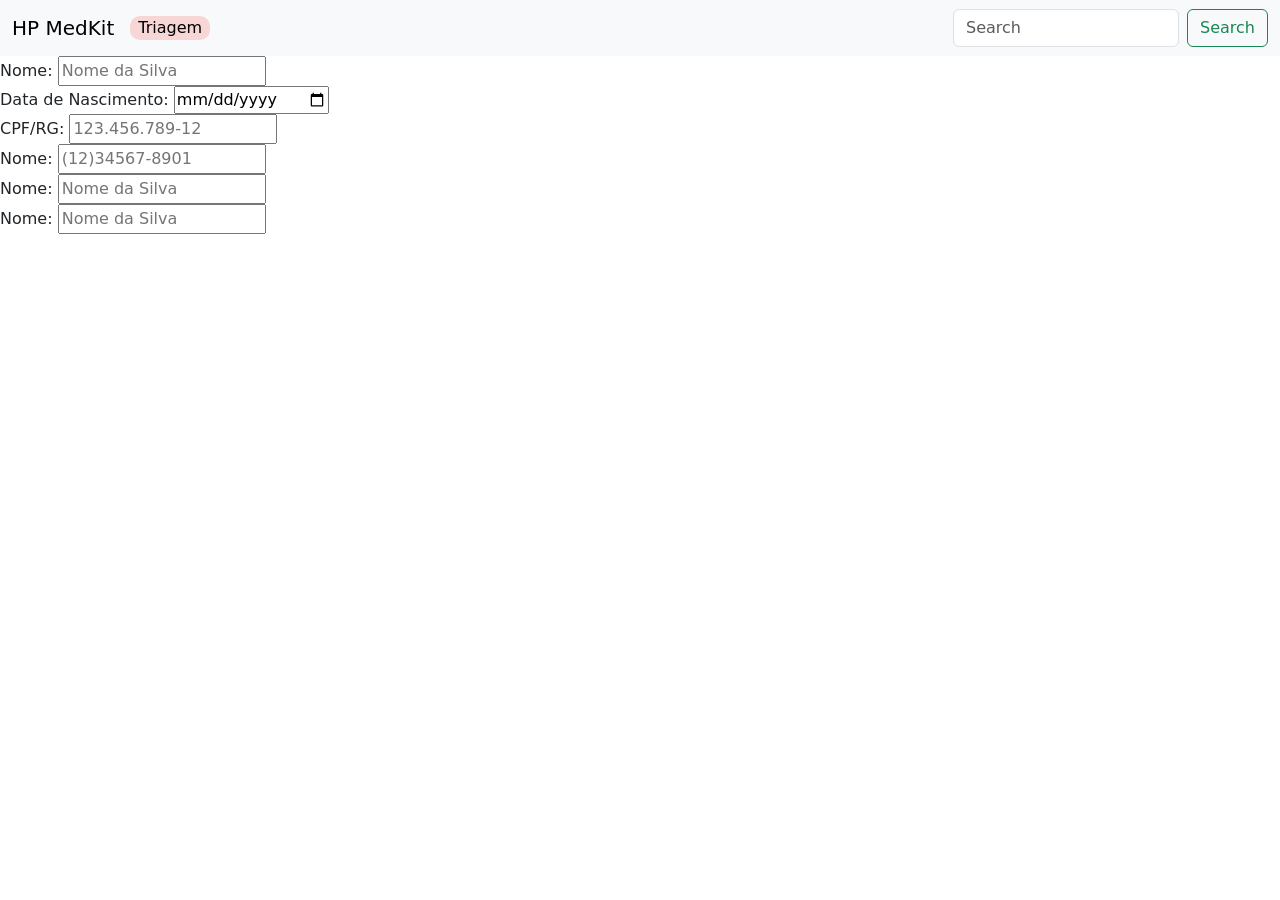
==== pags/triagem.html @ f776283a "varias coisas" ====
<!DOCTYPE html>
<html lang='pt-br'>
<head>
    <meta charset='utf-8'>
    <meta name='viewport' content='width=device-width, initial-scale=1'>
    <title>Triagem</title>
    <link href="https://cdn.jsdelivr.net/npm/bootstrap@5.3.8/dist/css/bootstrap.min.css" rel="stylesheet"
    integrity="sha384-sRIl4kxILFvY47J16cr9ZwB07vP4J8+LH7qKQnuqkuIAvNWLzeN8tE5YBujZqJLB" crossorigin="anonymous">
    <link rel='stylesheet' href='../main.css'>
</head>
<body>
    <nav class="navbar navbar-expand-lg bg-body-tertiary">
        <div class="container-fluid">
            <a class="navbar-brand" href="index.html">HP MedKit</a>
            <button class="navbar-toggler" type="button" data-bs-toggle="collapse"
                data-bs-target="#navbarSupportedContent" aria-controls="navbarSupportedContent" aria-expanded="false"
                aria-label="Toggle navigation">
                <span class="navbar-toggler-icon"></span>
            </button>
            <div class="collapse navbar-collapse" id="navbarSupportedContent">
                <ul class="navbar-nav me-auto mb-2 mb-lg-0">
                    <li class="nav-item">
                        <a class="nav-link active" aria-current="page" href="triagem.html">Triagem </a>
                    </li>
                </ul>
                <form class="d-flex" role="search">
                    <input class="form-control me-2" type="search" placeholder="Search" aria-label="Search" />
                    <button class="btn btn-outline-success" type="submit">Search</button>
                </form>
            </div>
        </div>
    </nav>
    <form action="#">
        <div class="grupoF">
            <label for="nome">Nome: </label>
            <input type="text" placeholder="Nome da Silva" id="nome" name="nome">
        </div>
        <div class="grupoF">
            <label for="Data">Data de Nascimento: </label>
            <input type="date" placeholder="01/01/2001" id="Data" name="Data">
        </div>
        <div class="grupoF">
            <label for="ident">CPF/RG: </label>
            <input type="number" placeholder="123.456.789-12" id="ident" name="ident">
        </div>
        <div class="grupoF">
            <label for="tel">Nome:</label>
            <input type="number" placeholder="(12)34567-8901" id="tel" name="tel">
        </div>
        <div class="grupoF">
            <label for="nome">Nome:</label>
            <input type="text" placeholder="Nome da Silva" id="nome" name="nome">
        </div>
        <div class="grupoF">
            <label for="nome">Nome:</label>
            <input type="text" placeholder="Nome da Silva" id="nome" name="nome">
        </div>
    </form>

    <script src="https://cdn.jsdelivr.net/npm/bootstrap@5.3.8/dist/js/bootstrap.bundle.min.js"
    integrity="sha384-FKyoEForCGlyvwx9Hj09JcYn3nv7wiPVlz7YYwJrWVcXK/BmnVDxM+D2scQbITxI"
    crossorigin="anonymous"></script>
</body>
</html>
---- main.css ----
.nav-link {
    background-color: rgb(247, 214, 213);
    border-radius: 10px;
    padding: 0.5%;
}
.infs{
    margin: 5%;
    width: 80%;
    background-color: aliceblue;
    margin-left: 10%;
    padding: 5%;
    border-radius: 50px;
}
.tit{
    text-decoration: underline;
    padding-bottom: 2%;
}
.foto{
    width: 100%;
    padding-bottom: 2%;
    border-radius: 30px;
}
.text{
    font-size: large;
}
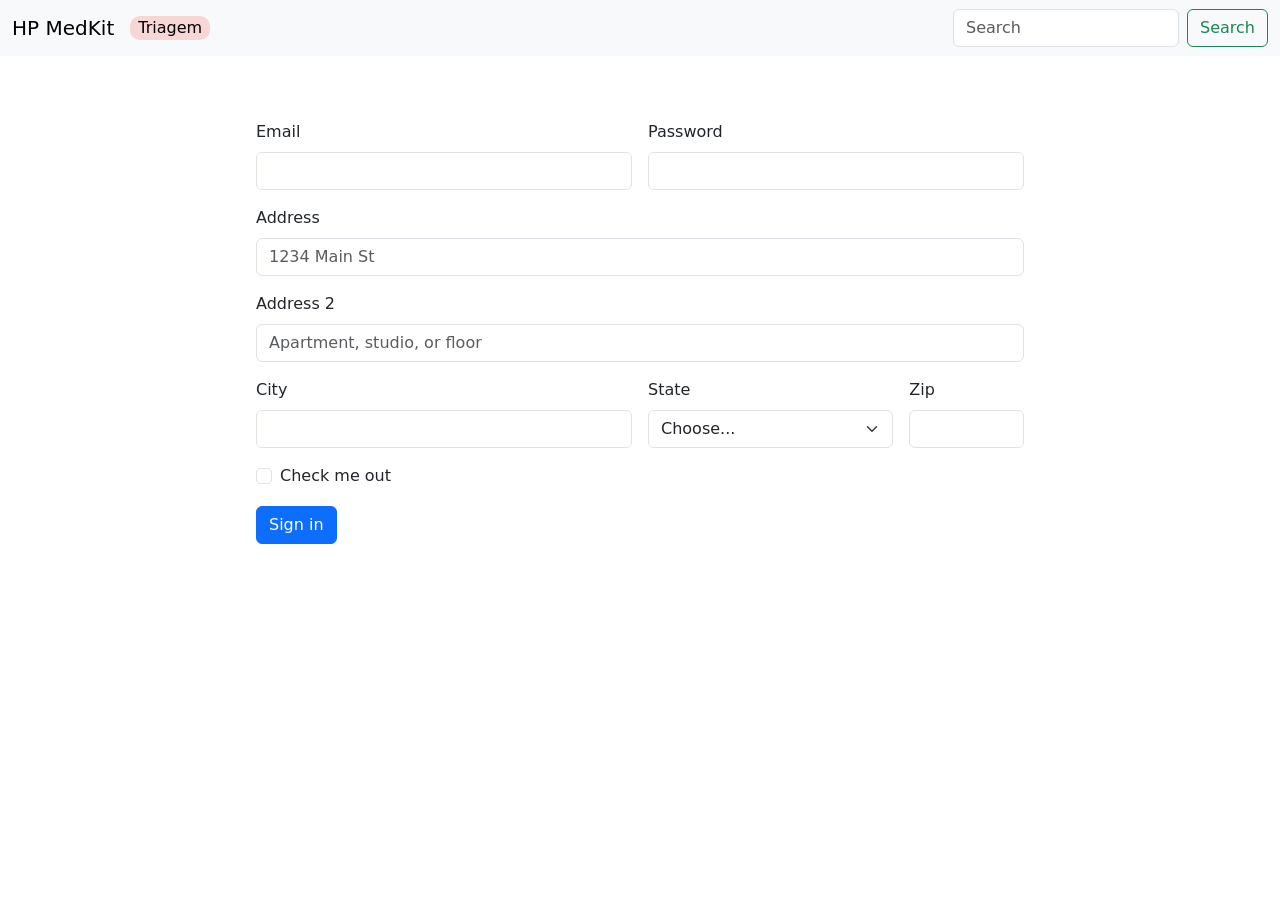
==== commit 821b86b4: "form" ====
--- a/pags/triagem.html
+++ b/pags/triagem.html
@@ -1,13 +1,15 @@
 <!DOCTYPE html>
 <html lang='pt-br'>
+
 <head>
     <meta charset='utf-8'>
     <meta name='viewport' content='width=device-width, initial-scale=1'>
     <title>Triagem</title>
     <link href="https://cdn.jsdelivr.net/npm/bootstrap@5.3.8/dist/css/bootstrap.min.css" rel="stylesheet"
-    integrity="sha384-sRIl4kxILFvY47J16cr9ZwB07vP4J8+LH7qKQnuqkuIAvNWLzeN8tE5YBujZqJLB" crossorigin="anonymous">
+        integrity="sha384-sRIl4kxILFvY47J16cr9ZwB07vP4J8+LH7qKQnuqkuIAvNWLzeN8tE5YBujZqJLB" crossorigin="anonymous">
     <link rel='stylesheet' href='../main.css'>
 </head>
+
 <body>
     <nav class="navbar navbar-expand-lg bg-body-tertiary">
         <div class="container-fluid">
@@ -30,35 +32,55 @@
             </div>
         </div>
     </nav>
-    <form action="#">
-        <div class="grupoF">
-            <label for="nome">Nome: </label>
-            <input type="text" placeholder="Nome da Silva" id="nome" name="nome">
-        </div>
-        <div class="grupoF">
-            <label for="Data">Data de Nascimento: </label>
-            <input type="date" placeholder="01/01/2001" id="Data" name="Data">
-        </div>
-        <div class="grupoF">
-            <label for="ident">CPF/RG: </label>
-            <input type="number" placeholder="123.456.789-12" id="ident" name="ident">
-        </div>
-        <div class="grupoF">
-            <label for="tel">Nome:</label>
-            <input type="number" placeholder="(12)34567-8901" id="tel" name="tel">
-        </div>
-        <div class="grupoF">
-            <label for="nome">Nome:</label>
-            <input type="text" placeholder="Nome da Silva" id="nome" name="nome">
-        </div>
-        <div class="grupoF">
-            <label for="nome">Nome:</label>
-            <input type="text" placeholder="Nome da Silva" id="nome" name="nome">
-        </div>
-    </form>
+    <div class="form">
+        <form class="row g-3">
+            <div class="col-md-6">
+                <label for="inputEmail4" class="form-label">Email</label>
+                <input type="email" class="form-control" id="inputEmail4">
+            </div>
+            <div class="col-md-6">
+                <label for="inputPassword4" class="form-label">Password</label>
+                <input type="password" class="form-control" id="inputPassword4">
+            </div>
+            <div class="col-12">
+                <label for="inputAddress" class="form-label">Address</label>
+                <input type="text" class="form-control" id="inputAddress" placeholder="1234 Main St">
+            </div>
+            <div class="col-12">
+                <label for="inputAddress2" class="form-label">Address 2</label>
+                <input type="text" class="form-control" id="inputAddress2" placeholder="Apartment, studio, or floor">
+            </div>
+            <div class="col-md-6">
+                <label for="inputCity" class="form-label">City</label>
+                <input type="text" class="form-control" id="inputCity">
+            </div>
+            <div class="col-md-4">
+                <label for="inputState" class="form-label">State</label>
+                <select id="inputState" class="form-select">
+                    <option selected>Choose...</option>
+                    <option>...</option>
+                </select>
+            </div>
+            <div class="col-md-2">
+                <label for="inputZip" class="form-label">Zip</label>
+                <input type="text" class="form-control" id="inputZip">
+            </div>
+            <div class="col-12">
+                <div class="form-check">
+                    <input class="form-check-input" type="checkbox" id="gridCheck">
+                    <label class="form-check-label" for="gridCheck">
+                        Check me out
+                    </label>
+                </div>
+            </div>
+            <div class="col-12">
+                <button type="submit" class="btn btn-primary">Sign in</button>
+            </div>
+        </form>
+    </div>
+    <script src="https://cdn.jsdelivr.net/npm/bootstrap@5.3.8/dist/js/bootstrap.bundle.min.js"
+        integrity="sha384-FKyoEForCGlyvwx9Hj09JcYn3nv7wiPVlz7YYwJrWVcXK/BmnVDxM+D2scQbITxI"
+        crossorigin="anonymous"></script>
+</body>
 
-    <script src="https://cdn.jsdelivr.net/npm/bootstrap@5.3.8/dist/js/bootstrap.bundle.min.js"
-    integrity="sha384-FKyoEForCGlyvwx9Hj09JcYn3nv7wiPVlz7YYwJrWVcXK/BmnVDxM+D2scQbITxI"
-    crossorigin="anonymous"></script>
-</body>
 </html>
--- a/main.css
+++ b/main.css
@@ -11,6 +11,12 @@
     padding: 5%;
     border-radius: 50px;
 }
+.form{
+    width: 60%;
+    margin-left: 20%;
+    margin-right: 20%;
+    margin-top: 5%;
+}
 .tit{
     text-decoration: underline;
     padding-bottom: 2%;
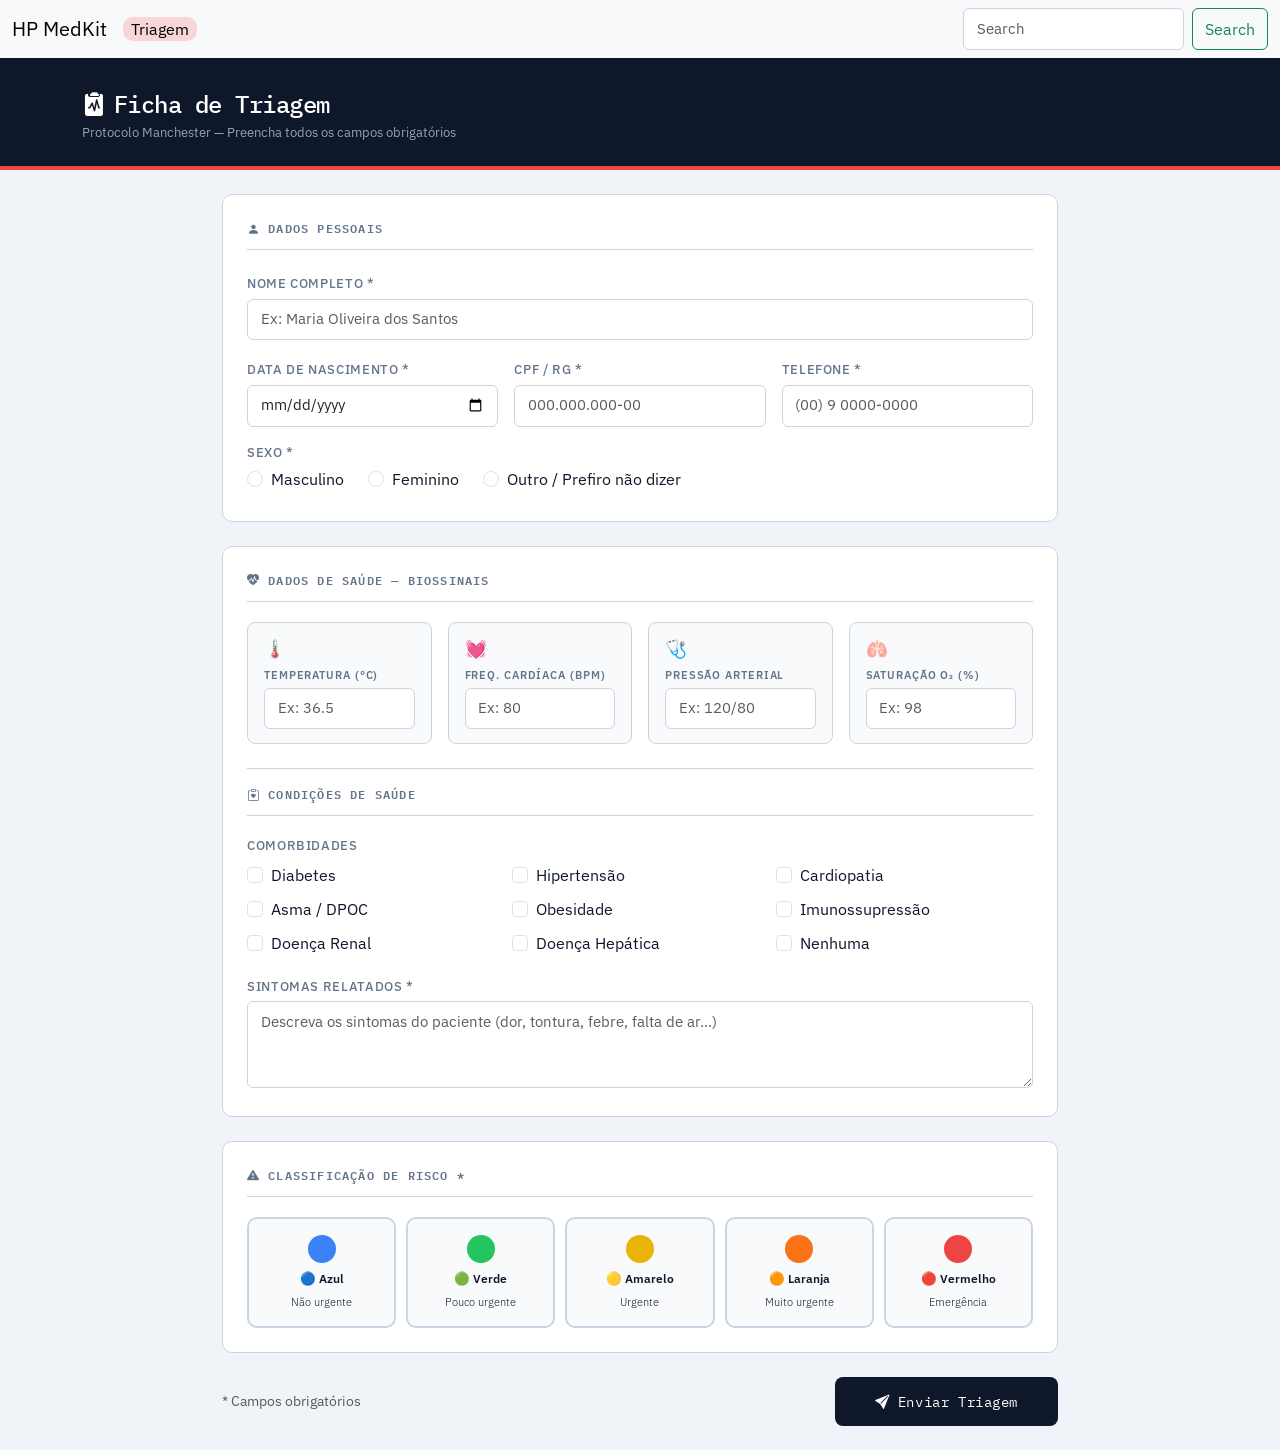
==== commit 976e2adf: "finalização geral" ====
--- a/pags/triagem.html
+++ b/pags/triagem.html
@@ -5,6 +5,15 @@
     <meta charset='utf-8'>
     <meta name='viewport' content='width=device-width, initial-scale=1'>
     <title>Triagem</title>
+    <!-- ✅ ETAPA 1: Importando Bootstrap via CDN -->
+    <link href="https://cdn.jsdelivr.net/npm/bootstrap@5.3.3/dist/css/bootstrap.min.css" rel="stylesheet" />
+    <!-- Bootstrap Icons -->
+    <link href="https://cdn.jsdelivr.net/npm/bootstrap-icons@1.11.3/font/bootstrap-icons.css" rel="stylesheet" />
+    <!-- Google Fonts -->
+    <link
+    href="https://fonts.googleapis.com/css2?family=IBM+Plex+Mono:wght@400;600&family=IBM+Plex+Sans:wght@300;400;500;600&display=swap"
+    rel="stylesheet" />
+
     <link href="https://cdn.jsdelivr.net/npm/bootstrap@5.3.8/dist/css/bootstrap.min.css" rel="stylesheet"
         integrity="sha384-sRIl4kxILFvY47J16cr9ZwB07vP4J8+LH7qKQnuqkuIAvNWLzeN8tE5YBujZqJLB" crossorigin="anonymous">
     <link rel='stylesheet' href='../main.css'>
@@ -32,52 +41,354 @@
             </div>
         </div>
     </nav>
-    <div class="form">
-        <form class="row g-3">
-            <div class="col-md-6">
-                <label for="inputEmail4" class="form-label">Email</label>
-                <input type="email" class="form-control" id="inputEmail4">
+    <body>
+
+        <!-- ✅ ETAPA 3: Cabeçalho da página -->
+        <header class="page-header">
+            <div class="container">
+                <h1><i class="bi bi-clipboard2-pulse-fill me-2"></i>Ficha de Triagem</h1>
+                <p>Protocolo Manchester — Preencha todos os campos obrigatórios</p>
             </div>
-            <div class="col-md-6">
-                <label for="inputPassword4" class="form-label">Password</label>
-                <input type="password" class="form-control" id="inputPassword4">
-            </div>
-            <div class="col-12">
-                <label for="inputAddress" class="form-label">Address</label>
-                <input type="text" class="form-control" id="inputAddress" placeholder="1234 Main St">
-            </div>
-            <div class="col-12">
-                <label for="inputAddress2" class="form-label">Address 2</label>
-                <input type="text" class="form-control" id="inputAddress2" placeholder="Apartment, studio, or floor">
-            </div>
-            <div class="col-md-6">
-                <label for="inputCity" class="form-label">City</label>
-                <input type="text" class="form-control" id="inputCity">
-            </div>
-            <div class="col-md-4">
-                <label for="inputState" class="form-label">State</label>
-                <select id="inputState" class="form-select">
-                    <option selected>Choose...</option>
-                    <option>...</option>
-                </select>
-            </div>
-            <div class="col-md-2">
-                <label for="inputZip" class="form-label">Zip</label>
-                <input type="text" class="form-control" id="inputZip">
-            </div>
-            <div class="col-12">
-                <div class="form-check">
-                    <input class="form-check-input" type="checkbox" id="gridCheck">
-                    <label class="form-check-label" for="gridCheck">
-                        Check me out
-                    </label>
-                </div>
-            </div>
-            <div class="col-12">
-                <button type="submit" class="btn btn-primary">Sign in</button>
-            </div>
-        </form>
-    </div>
+        </header>
+
+        <main class="container py-4" style="max-width: 860px;">
+
+            <!-- ✅ ETAPA 4: tag <form> com novalidate para controle JS -->
+            <form id="formTriagem" class="needs-validation" novalidate>
+
+                <!-- ━━━━━━━━━━━━━━━━━━━━━━━━━━━━━━━━━━━━━━━ -->
+                <!-- SEÇÃO 1 — DADOS PESSOAIS               -->
+                <!-- ━━━━━━━━━━━━━━━━━━━━━━━━━━━━━━━━━━━━━━━ -->
+                <div class="section-card">
+                    <p class="section-title"><i class="bi bi-person-fill"></i> Dados Pessoais</p>
+
+                    <!-- Nome completo -->
+                    <div class="mb-3">
+                        <label for="nome" class="form-label">Nome Completo *</label>
+                        <input type="text" class="form-control" id="nome" name="nome"
+                            placeholder="Ex: Maria Oliveira dos Santos" required />
+                        <div class="invalid-feedback">Por favor, informe o nome completo.</div>
+                    </div>
+
+                    <!-- Data de nascimento + CPF/RG lado a lado (grid Bootstrap) -->
+                    <div class="row g-3 mb-3">
+                        <div class="col-md-4">
+                            <label for="nascimento" class="form-label">Data de Nascimento *</label>
+                            <input type="date" class="form-control" id="nascimento" name="nascimento" required />
+                            <div class="invalid-feedback">Informe a data de nascimento.</div>
+                        </div>
+
+                        <div class="col-md-4">
+                            <label for="documento" class="form-label">CPF / RG *</label>
+                            <input type="text" class="form-control" id="documento" name="documento"
+                                placeholder="000.000.000-00" required />
+                            <div class="invalid-feedback">Informe o CPF ou RG.</div>
+                        </div>
+
+                        <div class="col-md-4">
+                            <label for="telefone" class="form-label">Telefone *</label>
+                            <input type="tel" class="form-control" id="telefone" name="telefone"
+                                placeholder="(00) 9 0000-0000" required />
+                            <div class="invalid-feedback">Informe o telefone.</div>
+                        </div>
+                    </div>
+
+                    <!-- Sexo — radio buttons com Bootstrap -->
+                    <div class="mb-1">
+                        <label class="form-label d-block">Sexo *</label>
+                        <div class="d-flex gap-4 flex-wrap">
+                            <div class="form-check">
+                                <input class="form-check-input" type="radio" name="sexo" id="sexoM" value="masculino"
+                                    required />
+                                <label class="form-check-label" for="sexoM">Masculino</label>
+                            </div>
+                            <div class="form-check">
+                                <input class="form-check-input" type="radio" name="sexo" id="sexoF" value="feminino" />
+                                <label class="form-check-label" for="sexoF">Feminino</label>
+                            </div>
+                            <div class="form-check">
+                                <input class="form-check-input" type="radio" name="sexo" id="sexoO" value="outro" />
+                                <label class="form-check-label" for="sexoO">Outro / Prefiro não dizer</label>
+                            </div>
+                        </div>
+                        <div class="invalid-feedback d-block" id="sexo-error"
+                            style="display:none!important;font-size:.85em;color:#ef4444;"></div>
+                    </div>
+                </div>
+
+                <!-- ━━━━━━━━━━━━━━━━━━━━━━━━━━━━━━━━━━━━━━━ -->
+                <!-- SEÇÃO 2 — DADOS DE SAÚDE               -->
+                <!-- ━━━━━━━━━━━━━━━━━━━━━━━━━━━━━━━━━━━━━━━ -->
+                <div class="section-card">
+                    <p class="section-title"><i class="bi bi-heart-pulse-fill"></i> Dados de Saúde — Biossinais</p>
+
+                    <!-- Biossinais em grid de 4 colunas -->
+                    <div class="row g-3 mb-4">
+
+                        <div class="col-sm-6 col-md-3">
+                            <div class="biosinal-card">
+                                <div class="biosinal-icon">🌡️</div>
+                                <div class="biosinal-label">Temperatura (°C)</div>
+                                <input type="number" class="form-control form-control-sm" id="temperatura"
+                                    name="temperatura" placeholder="Ex: 36.5" step="0.1" min="34" max="43" required />
+                                <div class="invalid-feedback">Informe a temperatura.</div>
+                            </div>
+                        </div>
+
+                        <div class="col-sm-6 col-md-3">
+                            <div class="biosinal-card">
+                                <div class="biosinal-icon">💓</div>
+                                <div class="biosinal-label">Freq. Cardíaca (bpm)</div>
+                                <input type="number" class="form-control form-control-sm" id="frequencia"
+                                    name="frequencia" placeholder="Ex: 80" min="30" max="250" required />
+                                <div class="invalid-feedback">Informe a frequência.</div>
+                            </div>
+                        </div>
+
+                        <div class="col-sm-6 col-md-3">
+                            <div class="biosinal-card">
+                                <div class="biosinal-icon">🩺</div>
+                                <div class="biosinal-label">Pressão Arterial</div>
+                                <input type="text" class="form-control form-control-sm" id="pressao" name="pressao"
+                                    placeholder="Ex: 120/80" required pattern="\d{2,3}\/\d{2,3}" />
+                                <div class="invalid-feedback">Ex: 120/80</div>
+                            </div>
+                        </div>
+
+                        <div class="col-sm-6 col-md-3">
+                            <div class="biosinal-card">
+                                <div class="biosinal-icon">🫁</div>
+                                <div class="biosinal-label">Saturação O₂ (%)</div>
+                                <input type="number" class="form-control form-control-sm" id="saturacao"
+                                    name="saturacao" placeholder="Ex: 98" min="50" max="100" required />
+                                <div class="invalid-feedback">Informe a saturação.</div>
+                            </div>
+                        </div>
+
+                    </div>
+
+                    <!-- Comorbidades — checkboxes -->
+                    <p class="section-title"
+                        style="border-top:1px solid var(--border); padding-top:1rem; margin-top:0.25rem;">
+                        <i class="bi bi-clipboard-heart"></i> Condições de Saúde
+                    </p>
+
+                    <label class="form-label d-block mb-2">Comorbidades</label>
+                    <div class="row g-2 mb-3 comor-check">
+                        <!-- ✅ Bootstrap usa form-check para checkboxes -->
+                        <div class="col-6 col-md-4">
+                            <div class="form-check">
+                                <input class="form-check-input" type="checkbox" name="comorbidades" id="c1"
+                                    value="diabetes" />
+                                <label class="form-check-label" for="c1">Diabetes</label>
+                            </div>
+                        </div>
+                        <div class="col-6 col-md-4">
+                            <div class="form-check">
+                                <input class="form-check-input" type="checkbox" name="comorbidades" id="c2"
+                                    value="hipertensao" />
+                                <label class="form-check-label" for="c2">Hipertensão</label>
+                            </div>
+                        </div>
+                        <div class="col-6 col-md-4">
+                            <div class="form-check">
+                                <input class="form-check-input" type="checkbox" name="comorbidades" id="c3"
+                                    value="cardiopatia" />
+                                <label class="form-check-label" for="c3">Cardiopatia</label>
+                            </div>
+                        </div>
+                        <div class="col-6 col-md-4">
+                            <div class="form-check">
+                                <input class="form-check-input" type="checkbox" name="comorbidades" id="c4"
+                                    value="asma" />
+                                <label class="form-check-label" for="c4">Asma / DPOC</label>
+                            </div>
+                        </div>
+                        <div class="col-6 col-md-4">
+                            <div class="form-check">
+                                <input class="form-check-input" type="checkbox" name="comorbidades" id="c5"
+                                    value="obesidade" />
+                                <label class="form-check-label" for="c5">Obesidade</label>
+                            </div>
+                        </div>
+                        <div class="col-6 col-md-4">
+                            <div class="form-check">
+                                <input class="form-check-input" type="checkbox" name="comorbidades" id="c6"
+                                    value="imunossupressao" />
+                                <label class="form-check-label" for="c6">Imunossupressão</label>
+                            </div>
+                        </div>
+                        <div class="col-6 col-md-4">
+                            <div class="form-check">
+                                <input class="form-check-input" type="checkbox" name="comorbidades" id="c7"
+                                    value="renal" />
+                                <label class="form-check-label" for="c7">Doença Renal</label>
+                            </div>
+                        </div>
+                        <div class="col-6 col-md-4">
+                            <div class="form-check">
+                                <input class="form-check-input" type="checkbox" name="comorbidades" id="c8"
+                                    value="hepatica" />
+                                <label class="form-check-label" for="c8">Doença Hepática</label>
+                            </div>
+                        </div>
+                        <div class="col-6 col-md-4">
+                            <div class="form-check">
+                                <input class="form-check-input" type="checkbox" name="comorbidades" id="c9"
+                                    value="nenhuma" />
+                                <label class="form-check-label" for="c9">Nenhuma</label>
+                            </div>
+                        </div>
+                    </div>
+
+                    <!-- Sintomas -->
+                    <div class="mb-1">
+                        <label for="sintomas" class="form-label">Sintomas Relatados *</label>
+                        <textarea class="form-control" id="sintomas" name="sintomas" rows="3"
+                            placeholder="Descreva os sintomas do paciente (dor, tontura, febre, falta de ar...)"
+                            required></textarea>
+                        <div class="invalid-feedback">Descreva os sintomas do paciente.</div>
+                    </div>
+                </div>
+
+                <!-- ━━━━━━━━━━━━━━━━━━━━━━━━━━━━━━━━━━━━━━━ -->
+                <!-- SEÇÃO 3 — CLASSIFICAÇÃO DE RISCO       -->
+                <!-- ━━━━━━━━━━━━━━━━━━━━━━━━━━━━━━━━━━━━━━━ -->
+                <div class="section-card">
+                    <p class="section-title"><i class="bi bi-exclamation-triangle-fill"></i> Classificação de Risco *
+                    </p>
+
+                    <!-- ✅ Radio group customizado com cards visuais -->
+                    <div class="risco-grid" id="riscoGroup">
+
+                        <div class="risco-option azul">
+                            <input type="radio" name="risco" id="rAzul" value="azul" required />
+                            <label for="rAzul">
+                                <span class="dot"></span>
+                                🔵 Azul
+                                <small style="font-weight:300;font-size:.7rem;">Não urgente</small>
+                            </label>
+                        </div>
+
+                        <div class="risco-option verde">
+                            <input type="radio" name="risco" id="rVerde" value="verde" />
+                            <label for="rVerde">
+                                <span class="dot"></span>
+                                🟢 Verde
+                                <small style="font-weight:300;font-size:.7rem;">Pouco urgente</small>
+                            </label>
+                        </div>
+
+                        <div class="risco-option amarelo">
+                            <input type="radio" name="risco" id="rAmarelo" value="amarelo" />
+                            <label for="rAmarelo">
+                                <span class="dot"></span>
+                                🟡 Amarelo
+                                <small style="font-weight:300;font-size:.7rem;">Urgente</small>
+                            </label>
+                        </div>
+
+                        <div class="risco-option laranja">
+                            <input type="radio" name="risco" id="rLaranja" value="laranja" />
+                            <label for="rLaranja">
+                                <span class="dot"></span>
+                                🟠 Laranja
+                                <small style="font-weight:300;font-size:.7rem;">Muito urgente</small>
+                            </label>
+                        </div>
+
+                        <div class="risco-option vermelho">
+                            <input type="radio" name="risco" id="rVermelho" value="vermelho" />
+                            <label for="rVermelho">
+                                <span class="dot"></span>
+                                🔴 Vermelho
+                                <small style="font-weight:300;font-size:.7rem;">Emergência</small>
+                            </label>
+                        </div>
+
+                    </div>
+                    <div class="text-danger mt-2" id="risco-error" style="font-size:.83rem; display:none;">
+                        Selecione a classificação de risco.
+                    </div>
+                </div>
+
+                <!-- ━━━━━━━━━━━━━━━━━━━━━━━━━━━━━━━━━━━━━━━ -->
+                <!-- SEÇÃO 4 — SUBMIT                       -->
+                <!-- ━━━━━━━━━━━━━━━━━━━━━━━━━━━━━━━━━━━━━━━ -->
+                <div class="d-flex justify-content-between align-items-center flex-wrap gap-3">
+                    <small class="text-muted">* Campos obrigatórios</small>
+                    <button type="submit" class="btn-submit">
+                        <i class="bi bi-send-fill me-2"></i>Enviar Triagem
+                    </button>
+                </div>
+
+                <!-- ✅ Toast de sucesso (Bootstrap component) -->
+                <div class="toast-container position-fixed bottom-0 end-0 p-3">
+                    <div id="toastSucesso" class="toast align-items-center text-bg-success border-0" role="alert">
+                        <div class="d-flex">
+                            <div class="toast-body fw-semibold">
+                                ✅ Triagem registrada com sucesso!
+                            </div>
+                            <button type="button" class="btn-close btn-close-white me-2 m-auto"
+                                data-bs-dismiss="toast"></button>
+                        </div>
+                    </div>
+                </div>
+
+            </form>
+        </main>
+
+        <!-- ✅ ETAPA 8: Bootstrap JS (necessário para Toast e outros componentes) -->
+        <script src="https://cdn.jsdelivr.net/npm/bootstrap@5.3.3/dist/js/bootstrap.bundle.min.js"></script>
+
+        <script>
+            // ✅ ETAPA 9: Validação customizada com JS
+            const form = document.getElementById('formTriagem');
+
+            form.addEventListener('submit', function (e) {
+                e.preventDefault();
+
+                let valido = true;
+
+                // Validação nativa do Bootstrap
+                if (!form.checkValidity()) {
+                    form.classList.add('was-validated');
+                    valido = false;
+                }
+
+                // Validação manual: sexo (radio)
+                const sexoSelecionado = form.querySelector('input[name="sexo"]:checked');
+                const sexoError = document.getElementById('sexo-error');
+                if (!sexoSelecionado) {
+                    sexoError.textContent = 'Selecione o sexo.';
+                    sexoError.style.display = 'block';
+                    valido = false;
+                } else {
+                    sexoError.style.display = 'none';
+                }
+
+                // Validação manual: risco (radio group customizado)
+                const riscoSelecionado = form.querySelector('input[name="risco"]:checked');
+                const riscoError = document.getElementById('risco-error');
+                if (!riscoSelecionado) {
+                    riscoError.style.display = 'block';
+                    valido = false;
+                } else {
+                    riscoError.style.display = 'none';
+                }
+
+                // Se tudo válido, exibe o toast de sucesso
+                if (valido) {
+                    const toast = new bootstrap.Toast(document.getElementById('toastSucesso'));
+                    toast.show();
+                    // Aqui você enviaria os dados para o backend (fetch/axios)
+                    console.log('Dados prontos para envio!');
+                }
+            });
+        </script>
+    </body>
+
+    </html>
     <script src="https://cdn.jsdelivr.net/npm/bootstrap@5.3.8/dist/js/bootstrap.bundle.min.js"
         integrity="sha384-FKyoEForCGlyvwx9Hj09JcYn3nv7wiPVlz7YYwJrWVcXK/BmnVDxM+D2scQbITxI"
         crossorigin="anonymous"></script>
--- a/main.css
+++ b/main.css
@@ -3,7 +3,8 @@
     border-radius: 10px;
     padding: 0.5%;
 }
-.infs{
+
+.infs {
     margin: 5%;
     width: 80%;
     background-color: aliceblue;
@@ -11,21 +12,253 @@
     padding: 5%;
     border-radius: 50px;
 }
-.form{
-    width: 60%;
-    margin-left: 20%;
-    margin-right: 20%;
-    margin-top: 5%;
-}
-.tit{
+
+.tit {
     text-decoration: underline;
     padding-bottom: 2%;
 }
-.foto{
+
+.foto {
     width: 100%;
     padding-bottom: 2%;
     border-radius: 30px;
 }
-.text{
+
+.text {
     font-size: large;
+}
+
+:root {
+    --azul: #1e40af;
+    --verde: #15803d;
+    --amarelo: #a16207;
+    --laranja: #c2410c;
+    --vermelho: #b91c1c;
+    --bg: #f0f4f8;
+    --card: #ffffff;
+    --border: #cbd5e1;
+    --ink: #0f172a;
+    --muted: #64748b;
+}
+
+body {
+    font-family: 'IBM Plex Sans', sans-serif;
+    background: var(--bg);
+    color: var(--ink);
+}
+
+/* Header */
+.page-header {
+    background: var(--ink);
+    color: white;
+    padding: 2rem 0 1.5rem;
+    border-bottom: 4px solid #ef4444;
+}
+
+.page-header h1 {
+    font-family: 'IBM Plex Mono', monospace;
+    font-size: 1.5rem;
+    letter-spacing: -0.02em;
+    margin: 0;
+}
+
+.page-header p {
+    font-size: 0.82rem;
+    color: #94a3b8;
+    margin: 0.25rem 0 0;
+}
+
+/* Cards de seção */
+.section-card {
+    background: var(--card);
+    border: 1px solid var(--border);
+    border-radius: 10px;
+    padding: 1.5rem;
+    margin-bottom: 1.5rem;
+}
+
+.section-title {
+    font-family: 'IBM Plex Mono', monospace;
+    font-size: 0.75rem;
+    font-weight: 600;
+    letter-spacing: 0.1em;
+    text-transform: uppercase;
+    color: var(--muted);
+    border-bottom: 1px solid var(--border);
+    padding-bottom: 0.75rem;
+    margin-bottom: 1.25rem;
+    display: flex;
+    align-items: center;
+    gap: 0.5rem;
+}
+
+/* Labels */
+.form-label {
+    font-size: 0.8rem;
+    font-weight: 500;
+    color: var(--muted);
+    text-transform: uppercase;
+    letter-spacing: 0.05em;
+    margin-bottom: 5px;
+}
+
+.form-control,
+.form-select {
+    font-size: 0.93rem;
+    border-color: var(--border);
+    border-radius: 6px;
+    padding: 0.55rem 0.8rem;
+}
+
+.form-control:focus,
+.form-select:focus {
+    border-color: #3b82f6;
+    box-shadow: 0 0 0 3px rgba(59, 130, 246, .15);
+}
+
+/* Biossinais: cards compactos */
+.biosinal-card {
+    background: #f8fafc;
+    border: 1px solid var(--border);
+    border-radius: 8px;
+    padding: 0.85rem 1rem;
+}
+
+.biosinal-label {
+    font-size: 0.7rem;
+    font-weight: 600;
+    text-transform: uppercase;
+    letter-spacing: 0.08em;
+    color: var(--muted);
+    margin-bottom: 4px;
+}
+
+.biosinal-icon {
+    font-size: 1.1rem;
+    margin-bottom: 4px;
+}
+
+/* Checkboxes de comorbidades */
+.comor-check .form-check-input:checked {
+    background-color: var(--ink);
+    border-color: var(--ink);
+}
+
+/* ✅ ETAPA 7: Classificação de risco — radio cards */
+.risco-grid {
+    display: grid;
+    grid-template-columns: repeat(auto-fit, minmax(130px, 1fr));
+    gap: 10px;
+}
+
+.risco-option input[type="radio"] {
+    display: none;
+}
+
+.risco-option label {
+    display: flex;
+    flex-direction: column;
+    align-items: center;
+    justify-content: center;
+    gap: 6px;
+    border: 2px solid var(--border);
+    border-radius: 10px;
+    padding: 1rem 0.5rem;
+    cursor: pointer;
+    font-size: 0.78rem;
+    font-weight: 600;
+    text-align: center;
+    transition: all 0.15s;
+    background: #f8fafc;
+    color: var(--ink);
+}
+
+.risco-option label .dot {
+    width: 28px;
+    height: 28px;
+    border-radius: 50%;
+    display: block;
+}
+
+/* Cores de risco */
+.risco-option.azul label .dot {
+    background: #3b82f6;
+}
+
+.risco-option.verde label .dot {
+    background: #22c55e;
+}
+
+.risco-option.amarelo label .dot {
+    background: #eab308;
+}
+
+.risco-option.laranja label .dot {
+    background: #f97316;
+}
+
+.risco-option.vermelho label .dot {
+    background: #ef4444;
+}
+
+.risco-option input:checked+label {
+    border-width: 2px;
+    background: var(--ink);
+    color: white;
+}
+
+.risco-option.azul input:checked+label {
+    border-color: #3b82f6;
+    background: #1d4ed8;
+}
+
+.risco-option.verde input:checked+label {
+    border-color: #22c55e;
+    background: #15803d;
+}
+
+.risco-option.amarelo input:checked+label {
+    border-color: #eab308;
+    background: #a16207;
+}
+
+.risco-option.laranja input:checked+label {
+    border-color: #f97316;
+    background: #c2410c;
+}
+
+.risco-option.vermelho input:checked+label {
+    border-color: #ef4444;
+    background: #b91c1c;
+}
+
+/* Botão submit */
+.btn-submit {
+    background: var(--ink);
+    color: white;
+    border: none;
+    font-family: 'IBM Plex Mono', monospace;
+    font-size: 0.9rem;
+    letter-spacing: 0.04em;
+    padding: 0.85rem 2.5rem;
+    border-radius: 8px;
+    transition: background 0.2s, transform 0.1s;
+}
+
+.btn-submit:hover {
+    background: #1e3a5f;
+    color: white;
+}
+
+.btn-submit:active {
+    transform: scale(0.98);
+}
+
+/* Feedback de validação */
+.was-validated .form-control:invalid {
+    border-color: #ef4444;
+}
+
+.was-validated .form-control:valid {
+    border-color: #22c55e;
 }
